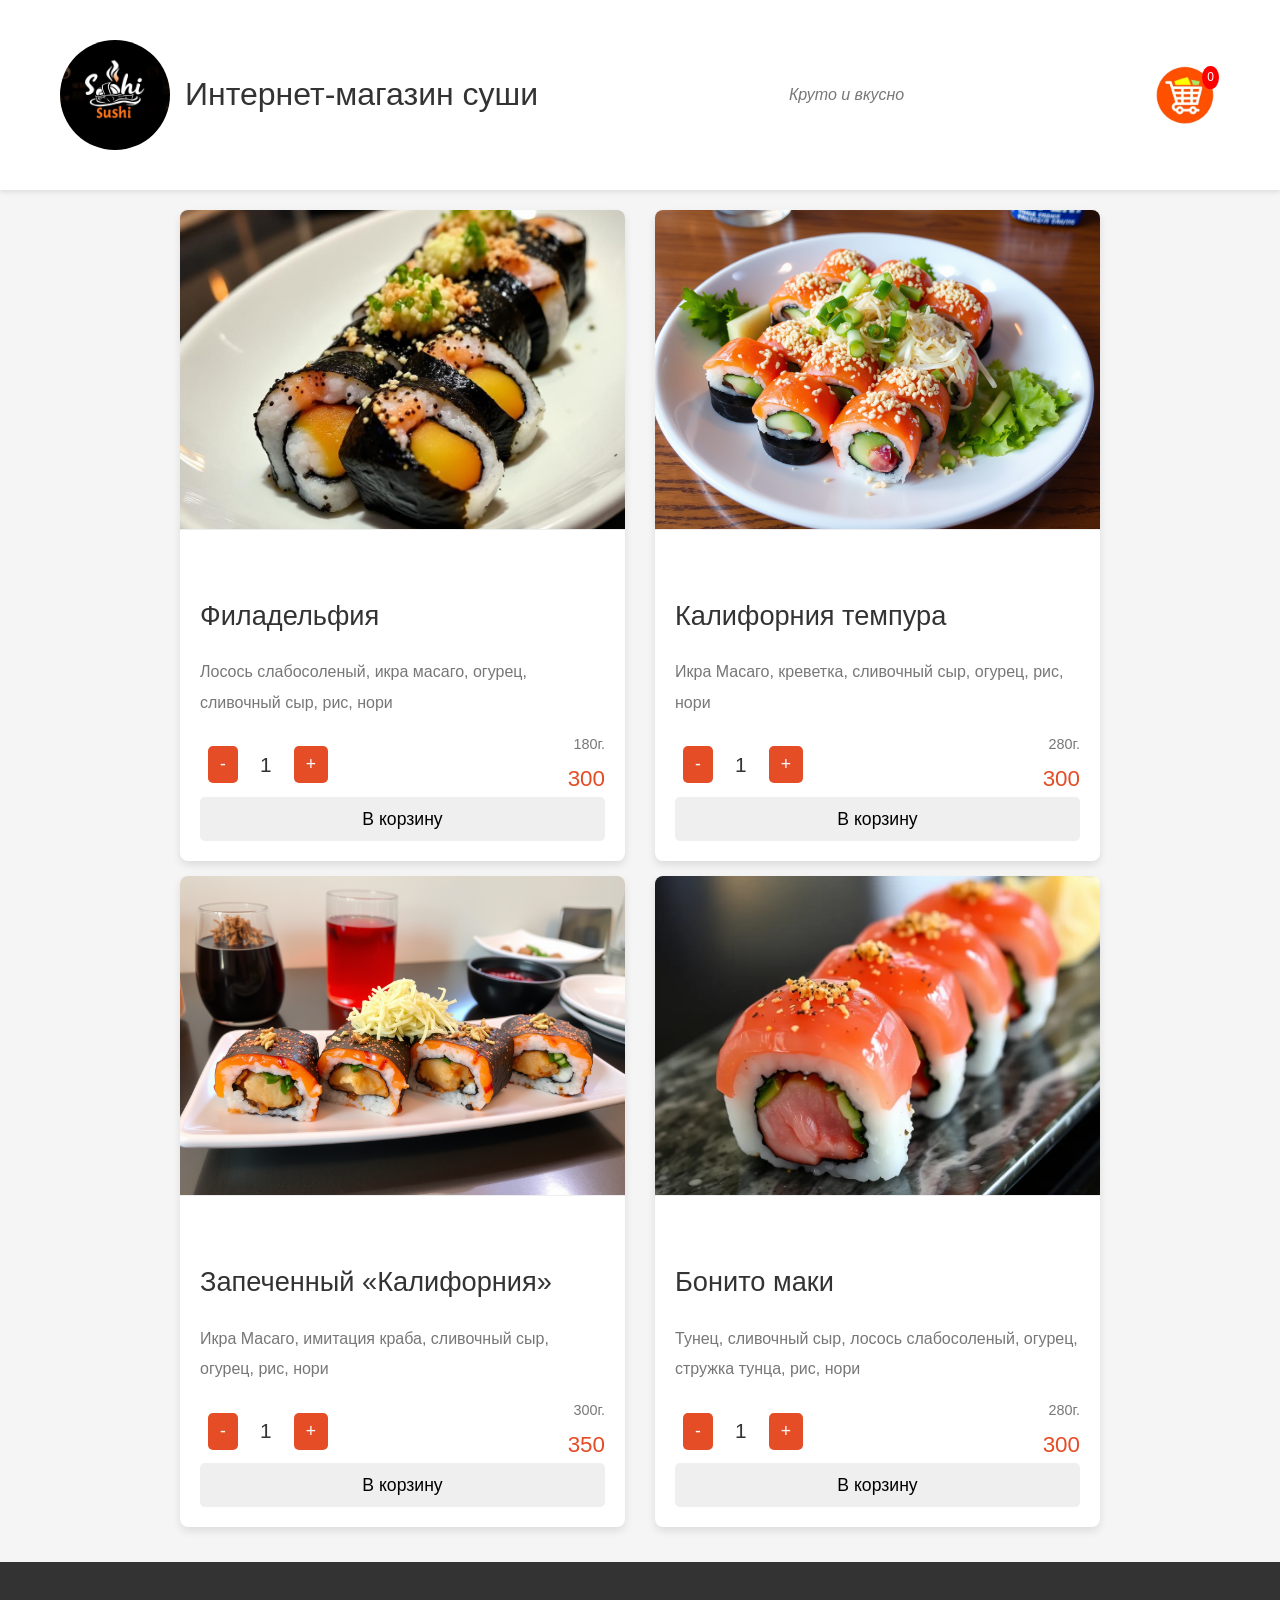
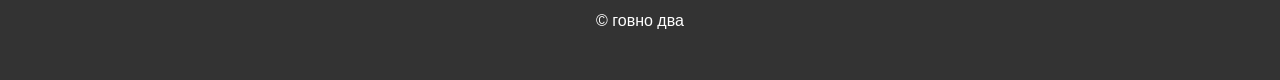
==== index.html @ 7b25e0f9 "commit sushi" ====
<!DOCTYPE html>
<html lang="ru">
<head>
  <meta charset="UTF-8">
  <meta name="viewport" content="width=device-width, initial-scale=1.0">
  <title>Интернет-магазин суши</title>
  <link rel="preconnect" href="https://fonts.googleapis.com">
  <link rel="preconnect" href="https://fonts.gstatic.com" crossorigin>
  <link href="https://fonts.googleapis.com/css2?family=Merriweather:ital,wght@0,300;0,400;0,700;1,300;1,400;1,700&display=swap" rel="stylesheet">
  <link rel="stylesheet" href="css/main.css">
</head>
<body>
<header class="header">
  <div class="container header__container">
    <a href="Nothing/Nothing.html" class="logo">
      <img src="img/logo/logo.jpg"  alt="Логотип ЭлектроТехника">
      <span class="logo__text">Интернет-магазин суши</span>
    </a>
    <p class="header__slogan">Круто и вкусно</p>
    <a href="cart.html" class="cart-icon">
      <img src="img/case/karzina.webp" alt="Корзина">
      <span class="cart-count">0</span>
    </a>
  </div>
</header>

<main class="main">
  <div class="container">
    <div class="row">
      <div class="col">
        <div class="row">
          <div class="col-6">
            <div class="card product-card" data-id="01">
              <img class="product-card__image" src="img/product/filadelfia.jpg" alt="Филадельфия" data-image="img/product/filadelfia.jpg">
              <div class="product-card__body">
                <h4 class="product-card__title">Филадельфия</h4>
                <p class="product-card__description"><small class="text-muted">Лосось слабосоленый, икра масаго, огурец, сливочный сыр, рис, нори</small></p>
                <div class="product-card__details">
                  <div class="quantity-selector">
                    <button class="quantity-selector__button quantity-decrease" data-action="minus" aria-label="Уменьшить количество">-</button>
                    <div class="quantity-selector__value">1</div>
                    <button class="quantity-selector__button quantity-increase" data-action="plus" aria-label="Увеличить количество">+</button>
                  </div>
                  <div class="product-card__price">
                    <div class="product-card__weight">180г.</div>
                    <div class="product-card__currency">300</div>
                  </div>
                </div>
                <button type="button" class="btn btn-block btn-outline-warning">В корзину</button>
              </div>
            </div>
          </div>

          <div class="col-6">
            <div class="card product-card" data-id="02">
              <img class="product-card__image" src="img/product/filadLite.jpg" alt="Калифорния темпура" data-image="img/product/filadLite.jpg">
              <div class="product-card__body">
                <h4 class="product-card__title">Калифорния темпура</h4>
                <p class="product-card__description"><small data-items-in-box class="text-muted">Икра Масаго, креветка, сливочный сыр, огурец, рис, нори</small></p>

                <div class="product-card__details">
                  <div class="quantity-selector">
                    <button class="quantity-selector__button quantity-decrease" data-action="minus" aria-label="Уменьшить количество">-</button>
                    <div class="quantity-selector__value quantity" data-counter="1">1</div>
                    <button class="quantity-selector__button quantity-increase" data-action="plus" aria-label="Увеличить количество">+</button>
                  </div>

                  <div class="product-card__price">
                    <div class="product-card__weight">280г.</div>
                    <div class="product-card__currency">300</div>
                  </div>
                </div>

                <button type="button" class="btn btn-block btn-outline-warning">В корзину</button>

              </div>
            </div>
          </div>

          <div class="col-6">
            <div class="card product-card" data-id="03">
              <img class="product-card__image" src="img/product/kalifornia.jpg" alt="Запеченный ролл «Калифорния»" data-image="img/product/kalifornia.jpg">
              <div class="product-card__body">
                <h4 class="product-card__title">Запеченный «Калифорния»</h4>
                <p class="product-card__description"><small data-items-in-box class="text-muted">Икра Масаго, имитация краба, сливочный сыр, огурец, рис, нори</small></p>

                <div class="product-card__details">
                  <div class="quantity-selector">
                    <button class="quantity-selector__button quantity-decrease" data-action="minus" aria-label="Уменьшить количество">-</button>
                    <div class="quantity-selector__value quantity" data-counter="1">1</div>
                    <button class="quantity-selector__button quantity-increase" data-action="plus" aria-label="Увеличить количество">+</button>
                  </div>

                  <div class="product-card__price">
                    <div class="product-card__weight">300г.</div>
                    <div class="product-card__currency">350</div>
                  </div>
                </div>

                <button type="button" class="btn btn-block btn-outline-warning">В корзину</button>

              </div>
            </div>
          </div>


          <div class="col-6">
            <div class="card product-card" data-id="04">
              <img class="product-card__image" src="img/product/bonito.jpg" alt="Калифорния темпура" data-image="img/product/bonito.jpg">
              <div class="product-card__body">
                <h4 class="product-card__title">Бонито маки</h4>
                <p class="product-card__description"><small data-items-in-box class="text-muted">Тунец, сливочный сыр, лосось слабосоленый, огурец, стружка тунца, рис, нори</small></p>

                <div class="product-card__details">
                  <div class="quantity-selector">
                    <button class="quantity-selector__button quantity-decrease" data-action="minus" aria-label="Уменьшить количество">-</button>
                    <div class="quantity-selector__value quantity" data-counter="1">1</div>
                    <button class="quantity-selector__button quantity-increase" data-action="plus" aria-label="Увеличить количество">+</button>
                  </div>

                  <div class="product-card__price">
                    <div class="product-card__weight">280г.</div>
                    <div class="product-card__currency">300</div>
                  </div>
                </div>

                <button type="button" class="btn btn-block btn-outline-warning">В корзину</button>

              </div>
            </div>
          </div>




        </div>
      </div>
    </div>
  </div>
</main>

<footer class="footer">
  <div class="container footer__container">
    <p>&copy; говно два</p>
  </div>
</footer>

<script src="js/index.js"></script>
</body>
</html>
---- css/main.css ----
/* Общие стили */
body {
    font-family: 'Roboto', sans-serif;
    margin: 0;
    padding: 0;
    background-color: #f5f5f5; /* Более мягкий фон */
    color: #333;
    line-height: 1.6;
}

*, *::before, *::after {
    box-sizing: border-box;
}

.container {
    max-width: 1200px;
    margin: 0 auto;
    padding: 20px;
}

.row {
    display: flex;
    flex-wrap: wrap;
    margin-right: -5px;
    margin-left: -5px;
}

.col {
    padding-right: 115px;
    padding-left: 115px;
}

.col-6 {
    width: 50%;
    padding-right: 15px;
    padding-left: 15px;
}

/* Header */
.header {
    background-color: #fff;
    padding: 20px 0;
    box-shadow: 0 2px 5px rgba(0, 0, 0, 0.1);
}

.header__container {
    display: flex;
    align-items: center;
    justify-content: space-between;
}

.logo {
    display: flex;
    align-items: center;
    text-decoration: none;
    color: inherit;
}

.logo img {
    width: 110px;
    height: 110px;
    margin-right: 15px;
    border-radius: 50%; /* Круглый логотип */
}

.logo__text {
    font-size: 2rem;
    font-weight: 500;
}

.header__slogan {
    font-style: italic;
    color: #777;
}

/* Product Card */
.product-card {
    background-color: #fff;
    border-radius: 8px;
    overflow: hidden;
    margin-bottom: 15px;
    box-shadow: 0 4px 8px rgba(0, 0, 0, 0.1);
    transition: transform 0.2s ease-in-out; /* Плавная анимация при наведении */
}
.product-card:hover {
    transform: scale(1.03); /* Эффект увеличения при наведении */
}

.product-card__image {
    width: 100%;
    height: 320px;
    object-fit: cover;
    border-bottom: 1px solid #eee; /* Разделитель между изображением и контентом */
}

.product-card__body {
    padding: 20px;
}

.product-card__title {
    font-size: 1.7rem;
    font-weight: 500;
    margin-bottom: 10px;
    color: #333;
}

.product-card__description {
    font-size: 1.2rem;
    color: #777;
    margin-bottom: 15px;
}

.product-card__details {
    display: flex;
    justify-content: space-between;
    align-items: center;
}

.product-card__price {
    text-align: right;
}

.product-card__weight {
    font-size: 0.9rem;
    color: #777;
    margin-bottom: 5px;
}

.product-card__currency {
    font-size: 1.4rem;
    font-weight: 500;
    color: #e44d26; /* Яркий цвет для цены */
}

/* Quantity Selector */
.quantity-selector {
    display: flex;
    align-items: center;
}

.quantity-selector__button {
    background-color: #e44d26; /* Цвет акцента */
    color: #fff;
    border: none;
    padding: 8px 12px;
    font-size: 1.1rem;
    cursor: pointer;
    border-radius: 5px;
    margin: 0 8px;
    transition: background-color 0.2s ease-in-out;
}

.quantity-selector__button:hover {
    background-color: #c63e1c;
}

.quantity-selector__value {
    font-size: 1.3rem;
    font-weight: 500;
    min-width: 40px;
    text-align: center;
}

/* Button */
.btn {
    display: inline-block;
    font-weight: 500;
    text-align: center;
    white-space: nowrap;
    vertical-align: middle;
    border: 1px solid transparent;
    padding: 0.5rem 1rem;
    font-size: 1.1rem;
    line-height: 1.5;
    border-radius: 0.3rem;
    cursor: pointer;
    transition: all 0.2s ease-in-out;
}

.btn-block {
    display: block;
    width: 100%;
}

.btn-primary {
    color: #fff;
    background-color: #e44d26;
    border-color: #e44d26;
}

.btn-primary:hover {
    background-color: #c63e1c;
    border-color: #c63e1c;
}

.btn-outline-primary {
    color: #e44d26;
    border-color: #e44d26;
    background-color: transparent;
}

.btn-outline-primary:hover {
    color: #fff;
    background-color: #e44d26;
    border-color: #e44d26;
}

/* Footer */
.footer {
    background-color: #333;
    color: #fff;
    padding: 30px 0;
    text-align: center;
}

.footer__container {
    max-width: 1200px;
    margin: 0 auto;
    padding: 0 20px;
}

/* Responsive Design */
@media (max-width: 768px) {
    .col-6 {
        width: 100%; /* Full width on small screens */
    }

    .header__container {
        flex-direction: column;
        align-items: center;
        text-align: center;
    }

    .logo img {
        margin-right: 0;
        margin-bottom: 10px;
    }
}

@media (max-width: 576px) {
    .header__slogan {
        display: none; /* Hide slogan on very small screens */
    }
}



.cart-icon {
    display: flex; /* Для выравнивания изображения и количества */
    align-items: center; /* Выравнивание по вертикали */
    position: relative; /* Для позиционирования количества поверх значка */
    color: #333; /* Цвет значка и количества */
    text-decoration: none; /* Убираем подчеркивание ссылки */
}

.cart-icon img {
    width: 60px; /* Размер значка */
    height: 60px;
    margin-right: 5px; /* Отступ между значком и количеством */
}

.cart-count {
    position: absolute; /* Позиционируем количество поверх значка */
    top: 1px; /* Сдвигаем вверх */
    right: 1px; /* Сдвигаем вправо */
    background-color: red; /* Цвет фона количества */
    color: white; /* Цвет текста количества */
    border-radius: 50%; /* Делаем круглым */
    padding: 2px 5px; /* Отступы */
    font-size: 12px; /* Размер шрифта */
}
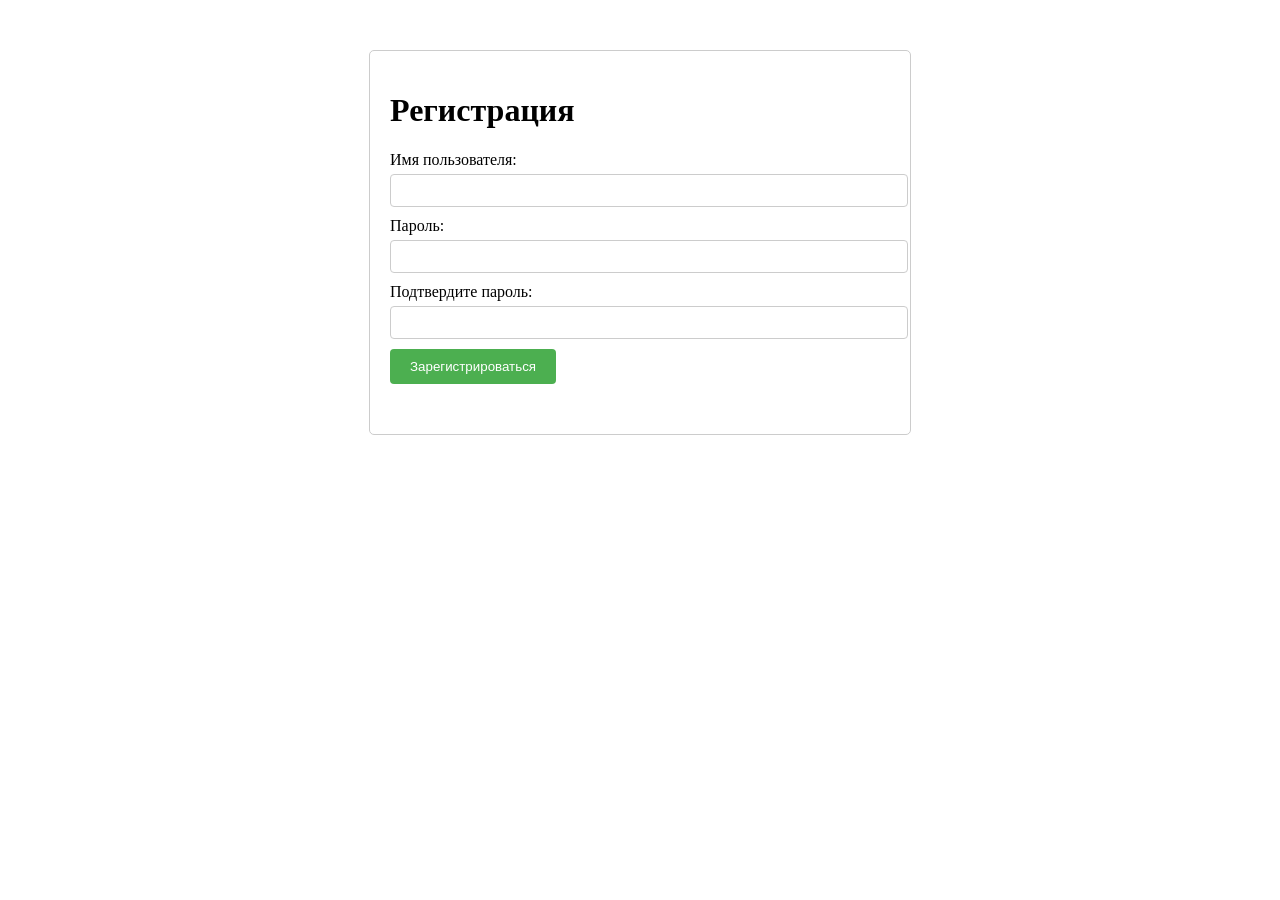
==== commit 42b5d7d0: "commit sushi" ====
--- a/index.html
+++ b/index.html
@@ -147,4 +147,20 @@
 
 <script src="js/index.js"></script>
 </body>
-</html>+</html>
+
+
+
+//1. добавить вход к регистрации
+//2. отображать состояние регистрации клиента
+//3. изменить работу регистрации
+//4. добавить больше стилей и улучшить визуал(желательно)
+//5. изменить дизайн хэдера
+//6. хэдер должен преследовать экран
+//7. добавить кнопку возврата на верх экрана
+//8. стилизовать кнопку в корзину
+//9. что-то добавить вниз страницы
+//10. добавить что-то вверх страницы
+//11. изменить саму корзину, выровнять отображение товаров
+//12. добавить функционал на кнопку оформить заказ
+//13. убрать алерт после на кнопку в корзину
--- a/css/main.css
+++ b/css/main.css
@@ -1,9 +1,8 @@
-/* Общие стили */
 body {
     font-family: 'Roboto', sans-serif;
     margin: 0;
     padding: 0;
-    background-color: #f5f5f5; /* Более мягкий фон */
+    background-color: #f5f5f5;
     color: #333;
     line-height: 1.6;
 }
@@ -36,7 +35,6 @@
     padding-left: 15px;
 }
 
-/* Header */
 .header {
     background-color: #fff;
     padding: 20px 0;
@@ -60,7 +58,7 @@
     width: 110px;
     height: 110px;
     margin-right: 15px;
-    border-radius: 50%; /* Круглый логотип */
+    border-radius: 50%;
 }
 
 .logo__text {
@@ -73,24 +71,23 @@
     color: #777;
 }
 
-/* Product Card */
 .product-card {
     background-color: #fff;
     border-radius: 8px;
     overflow: hidden;
     margin-bottom: 15px;
     box-shadow: 0 4px 8px rgba(0, 0, 0, 0.1);
-    transition: transform 0.2s ease-in-out; /* Плавная анимация при наведении */
+    transition: transform 0.2s ease-in-out;
 }
 .product-card:hover {
-    transform: scale(1.03); /* Эффект увеличения при наведении */
+    transform: scale(1.03);
 }
 
 .product-card__image {
     width: 100%;
     height: 320px;
     object-fit: cover;
-    border-bottom: 1px solid #eee; /* Разделитель между изображением и контентом */
+    border-bottom: 1px solid #eee;
 }
 
 .product-card__body {
@@ -129,17 +126,16 @@
 .product-card__currency {
     font-size: 1.4rem;
     font-weight: 500;
-    color: #e44d26; /* Яркий цвет для цены */
-}
-
-/* Quantity Selector */
+    color: #e44d26;
+}
+
 .quantity-selector {
     display: flex;
     align-items: center;
 }
 
 .quantity-selector__button {
-    background-color: #e44d26; /* Цвет акцента */
+    background-color: #e44d26;
     color: #fff;
     border: none;
     padding: 8px 12px;
@@ -161,7 +157,6 @@
     text-align: center;
 }
 
-/* Button */
 .btn {
     display: inline-block;
     font-weight: 500;
@@ -204,8 +199,6 @@
     background-color: #e44d26;
     border-color: #e44d26;
 }
-
-/* Footer */
 .footer {
     background-color: #333;
     color: #fff;
@@ -218,11 +211,9 @@
     margin: 0 auto;
     padding: 0 20px;
 }
-
-/* Responsive Design */
 @media (max-width: 768px) {
     .col-6 {
-        width: 100%; /* Full width on small screens */
+        width: 100%;
     }
 
     .header__container {
@@ -239,33 +230,33 @@
 
 @media (max-width: 576px) {
     .header__slogan {
-        display: none; /* Hide slogan on very small screens */
+        display: none;
     }
 }
 
 
 
 .cart-icon {
-    display: flex; /* Для выравнивания изображения и количества */
-    align-items: center; /* Выравнивание по вертикали */
-    position: relative; /* Для позиционирования количества поверх значка */
-    color: #333; /* Цвет значка и количества */
-    text-decoration: none; /* Убираем подчеркивание ссылки */
+    display: flex;
+    align-items: center;
+    position: relative;
+    color: #333;
+    text-decoration: none;
 }
 
 .cart-icon img {
-    width: 60px; /* Размер значка */
+    width: 60px;
     height: 60px;
-    margin-right: 5px; /* Отступ между значком и количеством */
+    margin-right: 5px;
 }
 
 .cart-count {
-    position: absolute; /* Позиционируем количество поверх значка */
-    top: 1px; /* Сдвигаем вверх */
-    right: 1px; /* Сдвигаем вправо */
-    background-color: red; /* Цвет фона количества */
-    color: white; /* Цвет текста количества */
-    border-radius: 50%; /* Делаем круглым */
-    padding: 2px 5px; /* Отступы */
-    font-size: 12px; /* Размер шрифта */
+    position: absolute;
+    top: 1px;
+    right: 1px;
+    background-color: red;
+    color: white;
+    border-radius: 50%;
+    padding: 2px 5px;
+    font-size: 12px;
 }
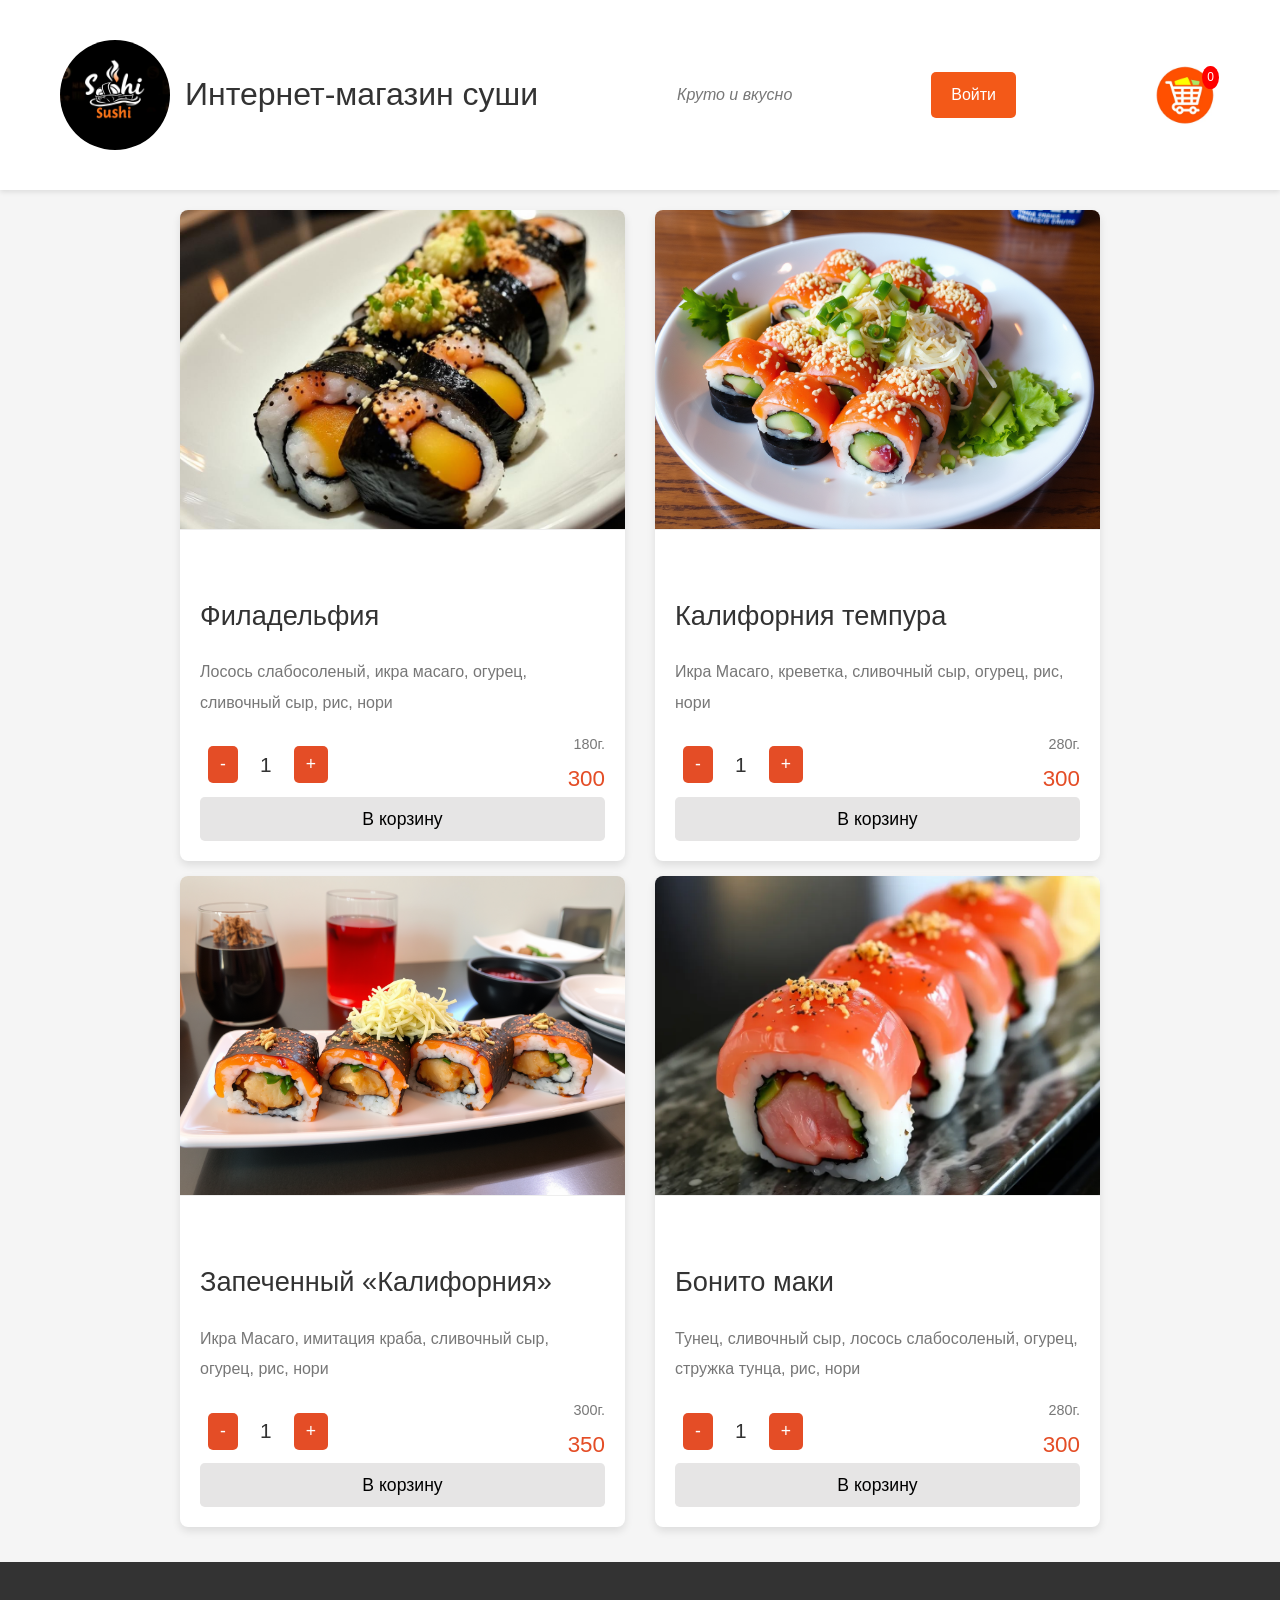
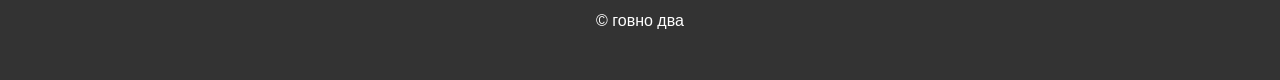
==== commit 782492a8: "изменил принцип работы регистрации на сайте" ====
--- a/index.html
+++ b/index.html
@@ -12,17 +12,19 @@
 <body>
 <header class="header">
   <div class="container header__container">
-    <a href="Nothing/Nothing.html" class="logo">
-      <img src="img/logo/logo.jpg"  alt="Логотип ЭлектроТехника">
+    <a href="/" class="logo">
+      <img src="img/logo/logo.jpg" alt="Логотип ЭлектроТехника">
       <span class="logo__text">Интернет-магазин суши</span>
     </a>
     <p class="header__slogan">Круто и вкусно</p>
+    <a href="regest.html" class="header__login">Войти</a>  <!-- Новая кнопка "Войти" -->
     <a href="cart.html" class="cart-icon">
       <img src="img/case/karzina.webp" alt="Корзина">
       <span class="cart-count">0</span>
     </a>
   </div>
 </header>
+
 
 <main class="main">
   <div class="container">
@@ -130,6 +132,19 @@
             </div>
           </div>
 
+<!--          //1. добавить вход к регистрации-->
+<!--          //2. отображать состояние регистрации клиента-->
+<!--          //3. изменить работу регистрации-->
+<!--          //4. добавить больше стилей и улучшить визуал(желательно)-->
+<!--          //5. изменить дизайн хэдера-->
+<!--          //6. хэдер должен преследовать экран-->
+<!--          //7. добавить кнопку возврата на верх экрана-->
+<!--          //8. стилизовать кнопку в корзину-->
+<!--          //9. что-то добавить вниз страницы-->
+<!--          //10. добавить что-то вверх страницы-->
+<!--          //11. изменить саму корзину, выровнять отображение товаров-->
+<!--          //12. добавить функционал на кнопку оформить заказ-->
+<!--          //13. убрать алерт после на кнопку в корзину-->
 
 
 
@@ -150,17 +165,3 @@
 </html>
 
 
-
-//1. добавить вход к регистрации
-//2. отображать состояние регистрации клиента
-//3. изменить работу регистрации
-//4. добавить больше стилей и улучшить визуал(желательно)
-//5. изменить дизайн хэдера
-//6. хэдер должен преследовать экран
-//7. добавить кнопку возврата на верх экрана
-//8. стилизовать кнопку в корзину
-//9. что-то добавить вниз страницы
-//10. добавить что-то вверх страницы
-//11. изменить саму корзину, выровнять отображение товаров
-//12. добавить функционал на кнопку оформить заказ
-//13. убрать алерт после на кнопку в корзину
--- a/css/main.css
+++ b/css/main.css
@@ -46,6 +46,21 @@
     align-items: center;
     justify-content: space-between;
 }
+
+.header__login {
+    display: inline-block;
+    padding: 10px 20px;
+    background-color: #f35918;
+    color: #fff;
+    text-decoration: none;
+    border-radius: 5px;
+    transition: background-color 0.3s;
+}
+
+.header__login:hover {
+    background-color: #b33306;
+}
+
 
 .logo {
     display: flex;
@@ -194,6 +209,14 @@
     background-color: transparent;
 }
 
+.btn-outline-warning{
+    background-color: #e6e5e5;
+}
+
+.btn-outline-warning:hover {
+    background-color: #c6c6c6
+}
+
 .btn-outline-primary:hover {
     color: #fff;
     background-color: #e44d26;
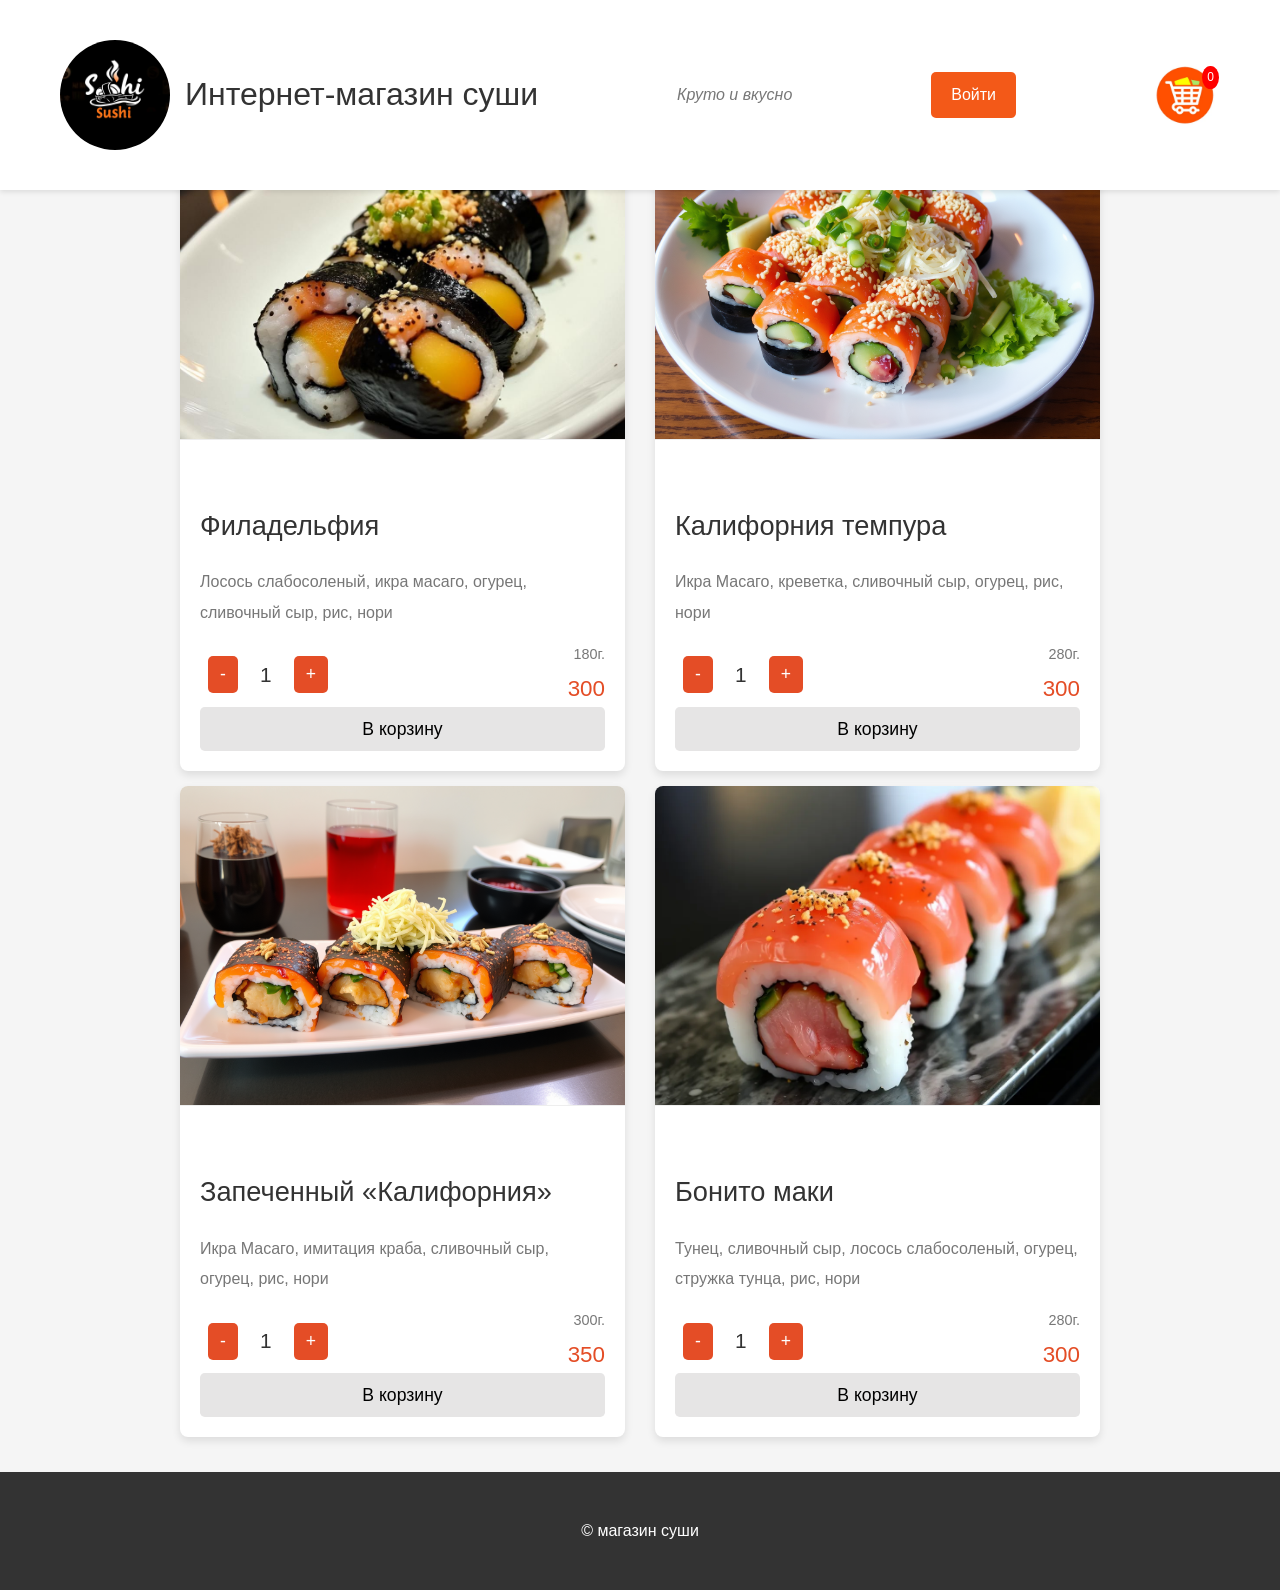
==== commit 03274f63: "чтото" ====
--- a/index.html
+++ b/index.html
@@ -17,7 +17,9 @@
       <span class="logo__text">Интернет-магазин суши</span>
     </a>
     <p class="header__slogan">Круто и вкусно</p>
-    <a href="regest.html" class="header__login">Войти</a>  <!-- Новая кнопка "Войти" -->
+    <div id="login-container">
+      <a href="regest.html" class="header__login">Войти</a>
+    </div>
     <a href="cart.html" class="cart-icon">
       <img src="img/case/karzina.webp" alt="Корзина">
       <span class="cart-count">0</span>
@@ -132,19 +134,7 @@
             </div>
           </div>
 
-<!--          //1. добавить вход к регистрации-->
-<!--          //2. отображать состояние регистрации клиента-->
-<!--          //3. изменить работу регистрации-->
-<!--          //4. добавить больше стилей и улучшить визуал(желательно)-->
-<!--          //5. изменить дизайн хэдера-->
-<!--          //6. хэдер должен преследовать экран-->
-<!--          //7. добавить кнопку возврата на верх экрана-->
-<!--          //8. стилизовать кнопку в корзину-->
-<!--          //9. что-то добавить вниз страницы-->
-<!--          //10. добавить что-то вверх страницы-->
-<!--          //11. изменить саму корзину, выровнять отображение товаров-->
-<!--          //12. добавить функционал на кнопку оформить заказ-->
-<!--          //13. убрать алерт после на кнопку в корзину-->
+
 
 
 
@@ -156,7 +146,7 @@
 
 <footer class="footer">
   <div class="container footer__container">
-    <p>&copy; говно два</p>
+    <p>&copy; магазин суши</p>
   </div>
 </footer>
 
@@ -165,3 +155,12 @@
 </html>
 
 
+<!--  //5. изменить дизайн хэдера-->
+<!--          //6. хэдер должен преследовать экран-->
+<!--          //7. добавить кнопку возврата на верх экрана-->
+<!--          //8. стилизовать кнопку в корзину-->
+<!--          //9. что-то добавить вниз страницы-->
+<!--          //10. добавить что-то вверх страницы-->
+<!--          //11. изменить саму корзину, выровнять отображение товаров-->
+<!--          //12. добавить функционал на кнопку оформить заказ-->
+<!--          //13. убрать алерт после на кнопку в корзину-->
--- a/css/main.css
+++ b/css/main.css
@@ -36,9 +36,18 @@
 }
 
 .header {
+
+    width: 100%;
     background-color: #fff;
     padding: 20px 0;
     box-shadow: 0 2px 5px rgba(0, 0, 0, 0.1);
+    position: fixed; /* Фиксируем хедер */
+    top: 0;          /* Прикрепляем его к верху экрана */
+    left: 0;         /* Прикрепляем его к левому краю экрана */
+    z-index: 100;
+}
+.main {
+    padding-top: 100px; /* Примерная высота хедера + небольшой запас */
 }
 
 .header__container {
